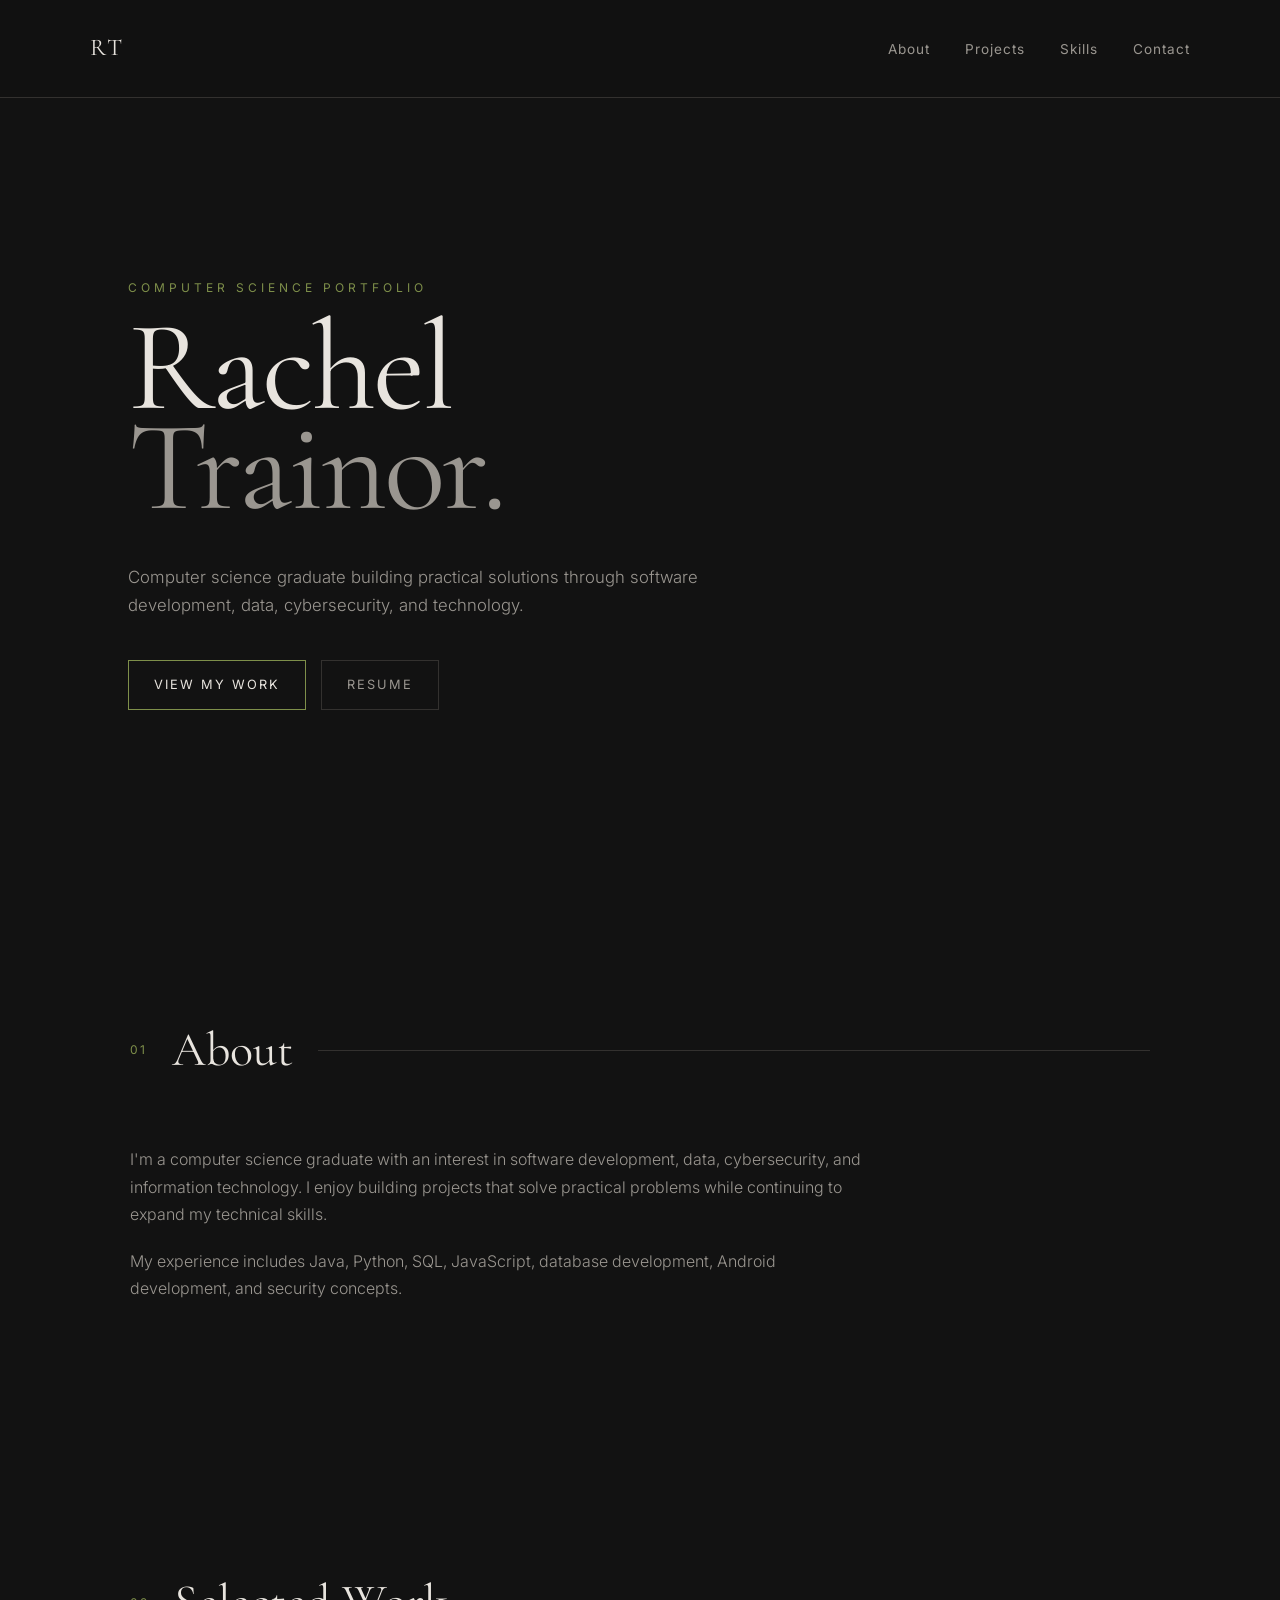
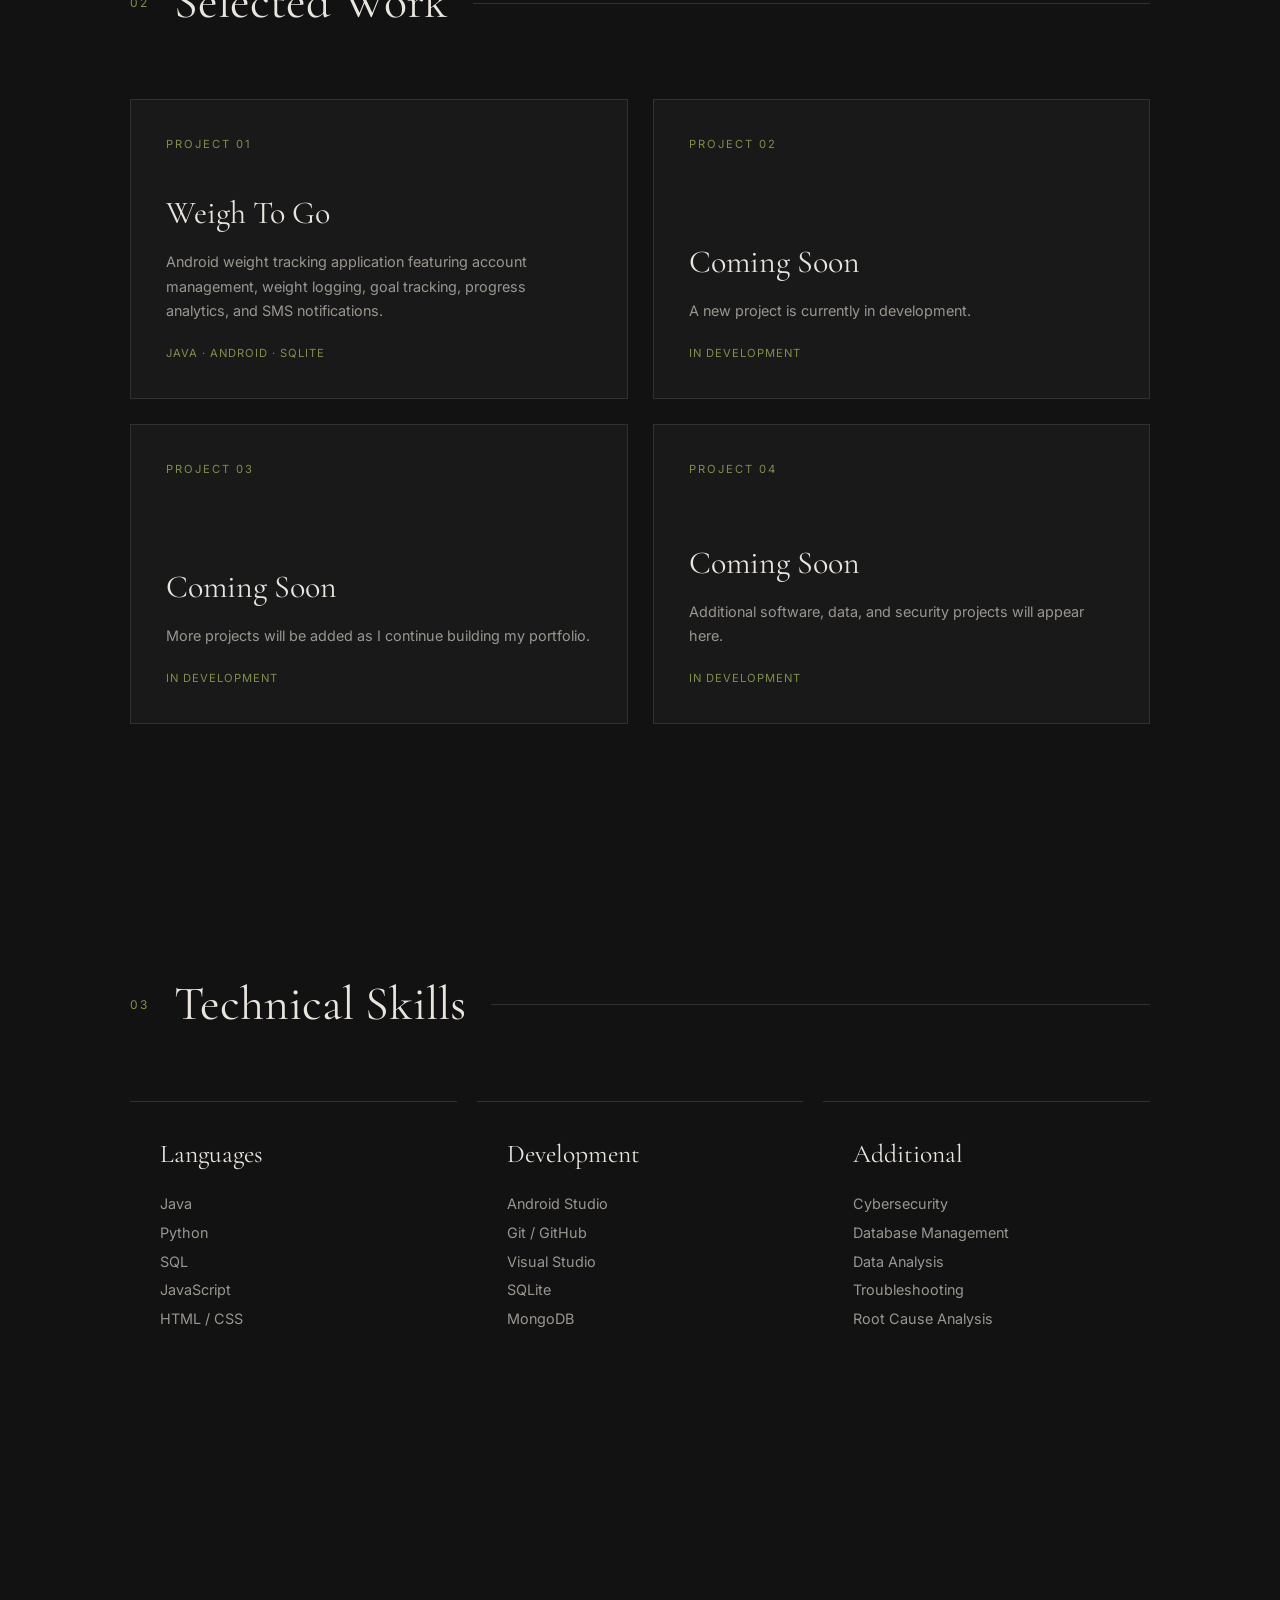
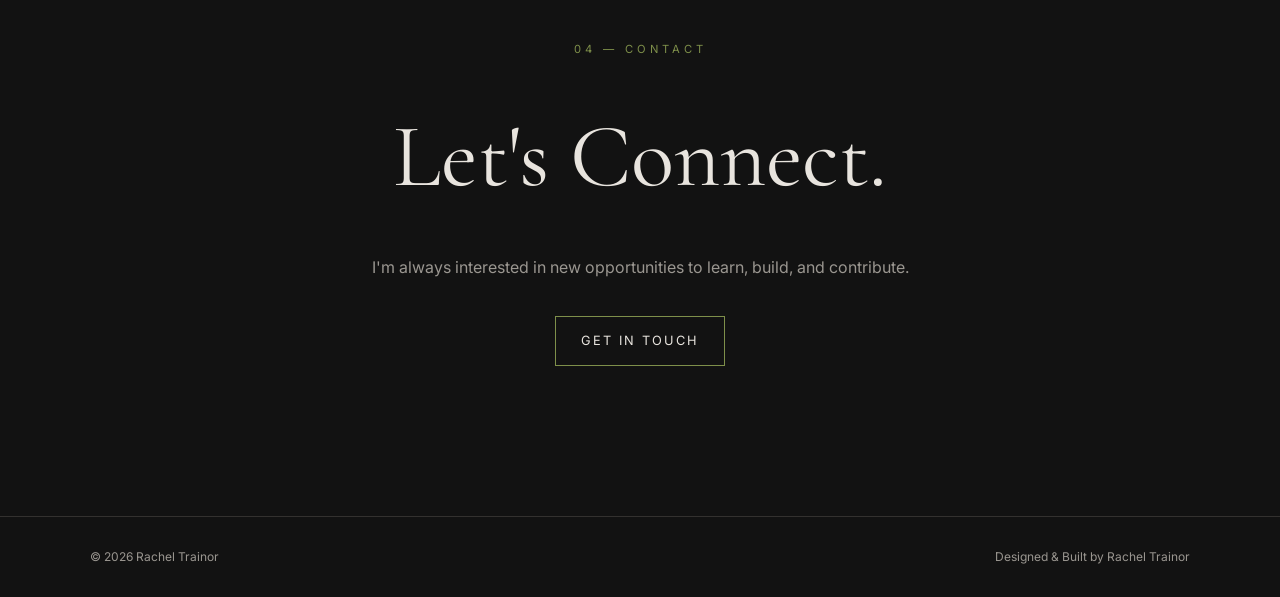
==== index.html @ 259f0adf "Create index.html" ====
<!DOCTYPE html>
<html lang="en">
<head>
    <meta charset="UTF-8">
    <meta name="viewport" content="width=device-width, initial-scale=1.0">

    <title>Rachel Trainor | Portfolio</title>

    <!-- Google Fonts -->
    <link rel="preconnect" href="https://fonts.googleapis.com">
    <link rel="preconnect" href="https://fonts.gstatic.com" crossorigin>
    <link href="https://fonts.googleapis.com/css2?family=Cormorant+Garamond:wght@400;500;600&family=Inter:wght@300;400;500&display=swap" rel="stylesheet">

    <style>

        /* ------------------------------
           COLORS
        ------------------------------ */

        :root {
            --background: #121212;
            --background-light: #191919;
            --text: #e8e4de;
            --muted: #9a9690;
            --border: #33312f;
            --accent: #7e8f4a;
        }


        /* ------------------------------
           BASIC STYLING
        ------------------------------ */

        * {
            margin: 0;
            padding: 0;
            box-sizing: border-box;
        }

        html {
            scroll-behavior: smooth;
        }

        body {
            background-color: var(--background);
            color: var(--text);
            font-family: "Inter", sans-serif;
            line-height: 1.7;
        }

        a {
            color: inherit;
            text-decoration: none;
        }


        /* ------------------------------
           NAVIGATION
        ------------------------------ */

        nav {
            width: 100%;
            padding: 28px 7%;
            display: flex;
            justify-content: space-between;
            align-items: center;

            border-bottom: 1px solid var(--border);

            position: sticky;
            top: 0;
            z-index: 100;

            background: rgba(18, 18, 18, 0.95);
        }

        .logo {
            font-family: "Cormorant Garamond", serif;
            font-size: 1.5rem;
            letter-spacing: 3px;
        }

        .nav-links {
            display: flex;
            gap: 35px;
            list-style: none;
        }

        .nav-links a {
            color: var(--muted);
            font-size: 0.85rem;
            letter-spacing: 1px;
            transition: 0.3s;
        }

        .nav-links a:hover {
            color: var(--accent);
        }


        /* ------------------------------
           HERO
        ------------------------------ */

        .hero {
            min-height: 88vh;

            display: flex;
            flex-direction: column;
            justify-content: center;

            padding: 80px 10%;
            max-width: 1500px;
            margin: auto;
        }

        .hero-label {
            color: var(--accent);
            text-transform: uppercase;
            letter-spacing: 4px;
            font-size: 0.75rem;
            margin-bottom: 20px;
        }

        .hero h1 {
            font-family: "Cormorant Garamond", serif;
            font-weight: 400;
            font-size: clamp(4.5rem, 10vw, 9rem);
            line-height: 0.78;
            letter-spacing: -3px;
        }

        .hero h1 span {
            color: var(--muted);
        }

        .hero-subtitle {
            margin-top: 45px;
            max-width: 650px;

            color: var(--muted);
            font-size: 1.05rem;
            font-weight: 300;
        }

        .hero-buttons {
            margin-top: 40px;
            display: flex;
            gap: 15px;
        }


        /* ------------------------------
           BUTTONS
        ------------------------------ */

        .button {
            display: inline-block;

            padding: 13px 25px;

            border: 1px solid var(--accent);

            color: var(--text);

            font-size: 0.8rem;
            text-transform: uppercase;
            letter-spacing: 2px;

            transition: 0.3s;
        }

        .button:hover {
            background: var(--accent);
            color: #121212;
        }

        .button.secondary {
            border-color: var(--border);
            color: var(--muted);
        }

        .button.secondary:hover {
            background: var(--text);
            color: var(--background);
            border-color: var(--text);
        }


        /* ------------------------------
           SECTIONS
        ------------------------------ */

        section {
            max-width: 1200px;
            margin: auto;
            padding: 120px 7%;
        }

        .section-heading {
            display: flex;
            align-items: center;
            gap: 25px;
            margin-bottom: 55px;
        }

        .section-number {
            color: var(--accent);
            font-size: 0.75rem;
            letter-spacing: 2px;
        }

        .section-heading h2 {
            font-family: "Cormorant Garamond", serif;
            font-size: 3rem;
            font-weight: 400;
        }

        .section-line {
            height: 1px;
            background: var(--border);
            flex: 1;
        }


        /* ------------------------------
           ABOUT
        ------------------------------ */

        .about-content {
            max-width: 750px;
        }

        .about-content p {
            color: var(--muted);
            margin-bottom: 20px;
            font-weight: 300;
        }


        /* ------------------------------
           PROJECTS
        ------------------------------ */

        .projects-grid {
            display: grid;
            grid-template-columns: repeat(2, 1fr);
            gap: 25px;
        }

        .project-card {
            min-height: 300px;

            padding: 35px;

            background: var(--background-light);
            border: 1px solid var(--border);

            display: flex;
            flex-direction: column;
            justify-content: flex-end;

            transition: 0.3s;
        }

        .project-card:hover {
            transform: translateY(-5px);
            border-color: var(--accent);
        }

        .project-number {
            color: var(--accent);
            font-size: 0.7rem;
            letter-spacing: 2px;
            margin-bottom: auto;
        }

        .project-card h3 {
            font-family: "Cormorant Garamond", serif;
            font-size: 2rem;
            font-weight: 400;
            margin-bottom: 10px;
        }

        .project-card p {
            color: var(--muted);
            font-size: 0.9rem;
        }

        .project-tech {
            margin-top: 20px;
            color: var(--accent);
            font-size: 0.7rem;
            letter-spacing: 1px;
            text-transform: uppercase;
        }


        /* ------------------------------
           SKILLS
        ------------------------------ */

        .skills-grid {
            display: grid;
            grid-template-columns: repeat(3, 1fr);
            gap: 20px;
        }

        .skill-category {
            padding: 30px;
            border-top: 1px solid var(--border);
        }

        .skill-category h3 {
            font-family: "Cormorant Garamond", serif;
            font-size: 1.6rem;
            font-weight: 400;
            margin-bottom: 15px;
        }

        .skill-category p {
            color: var(--muted);
            font-size: 0.9rem;
            line-height: 2;
        }


        /* ------------------------------
           CONTACT
        ------------------------------ */

        .contact {
            text-align: center;
            padding-top: 150px;
            padding-bottom: 150px;
        }

        .contact-label {
            color: var(--accent);
            text-transform: uppercase;
            letter-spacing: 4px;
            font-size: 0.7rem;
        }

        .contact h2 {
            font-family: "Cormorant Garamond", serif;
            font-size: clamp(3rem, 7vw, 6rem);
            font-weight: 400;
            margin: 20px 0;
        }

        .contact p {
            color: var(--muted);
            max-width: 550px;
            margin: 0 auto 35px;
        }


        /* ------------------------------
           FOOTER
        ------------------------------ */

        footer {
            border-top: 1px solid var(--border);
            padding: 30px 7%;

            display: flex;
            justify-content: space-between;

            color: var(--muted);
            font-size: 0.75rem;
        }


        /* ------------------------------
           MOBILE
        ------------------------------ */

        @media (max-width: 800px) {

            nav {
                padding: 22px 6%;
            }

            .nav-links {
                gap: 15px;
            }

            .nav-links li:nth-child(2),
            .nav-links li:nth-child(3) {
                display: none;
            }

            .hero {
                padding: 70px 7%;
            }

            .hero h1 {
                font-size: clamp(4rem, 18vw, 7rem);
            }

            .projects-grid {
                grid-template-columns: 1fr;
            }

            .skills-grid {
                grid-template-columns: 1fr;
            }

            footer {
                flex-direction: column;
                gap: 10px;
            }
        }

    </style>
</head>


<body>


    <!-- NAVIGATION -->

    <nav>

        <a href="#" class="logo">RT</a>

        <ul class="nav-links">
            <li><a href="#about">About</a></li>
            <li><a href="#projects">Projects</a></li>
            <li><a href="#skills">Skills</a></li>
            <li><a href="#contact">Contact</a></li>
        </ul>

    </nav>



    <!-- HERO -->

    <main>

        <section class="hero">

            <p class="hero-label">Computer Science Portfolio</p>

            <h1>
                Rachel<br>
                <span>Trainor.</span>
            </h1>

            <p class="hero-subtitle">
                Computer science graduate building practical solutions through
                software development, data, cybersecurity, and technology.
            </p>

            <div class="hero-buttons">

                <a href="#projects" class="button">
                    View My Work
                </a>

                <a href="#" class="button secondary">
                    Resume
                </a>

            </div>

        </section>



        <!-- ABOUT -->

        <section id="about">

            <div class="section-heading">

                <span class="section-number">01</span>

                <h2>About</h2>

                <div class="section-line"></div>

            </div>


            <div class="about-content">

                <p>
                    I'm a computer science graduate with an interest in software
                    development, data, cybersecurity, and information technology.
                    I enjoy building projects that solve practical problems while
                    continuing to expand my technical skills.
                </p>

                <p>
                    My experience includes Java, Python, SQL, JavaScript,
                    database development, Android development, and security
                    concepts.
                </p>

            </div>

        </section>



        <!-- PROJECTS -->

        <section id="projects">

            <div class="section-heading">

                <span class="section-number">02</span>

                <h2>Selected Work</h2>

                <div class="section-line"></div>

            </div>


            <div class="projects-grid">


                <!-- PROJECT 1 -->

                <a href="#" class="project-card">

                    <span class="project-number">PROJECT 01</span>

                    <h3>Weigh To Go</h3>

                    <p>
                        Android weight tracking application featuring account
                        management, weight logging, goal tracking, progress
                        analytics, and SMS notifications.
                    </p>

                    <span class="project-tech">
                        Java · Android · SQLite
                    </span>

                </a>


                <!-- PROJECT 2 -->

                <div class="project-card">

                    <span class="project-number">PROJECT 02</span>

                    <h3>Coming Soon</h3>

                    <p>
                        A new project is currently in development.
                    </p>

                    <span class="project-tech">
                        In Development
                    </span>

                </div>


                <!-- PROJECT 3 -->

                <div class="project-card">

                    <span class="project-number">PROJECT 03</span>

                    <h3>Coming Soon</h3>

                    <p>
                        More projects will be added as I continue building
                        my portfolio.
                    </p>

                    <span class="project-tech">
                        In Development
                    </span>

                </div>


                <!-- PROJECT 4 -->

                <div class="project-card">

                    <span class="project-number">PROJECT 04</span>

                    <h3>Coming Soon</h3>

                    <p>
                        Additional software, data, and security projects
                        will appear here.
                    </p>

                    <span class="project-tech">
                        In Development
                    </span>

                </div>


            </div>

        </section>



        <!-- SKILLS -->

        <section id="skills">

            <div class="section-heading">

                <span class="section-number">03</span>

                <h2>Technical Skills</h2>

                <div class="section-line"></div>

            </div>


            <div class="skills-grid">


                <div class="skill-category">

                    <h3>Languages</h3>

                    <p>
                        Java<br>
                        Python<br>
                        SQL<br>
                        JavaScript<br>
                        HTML / CSS
                    </p>

                </div>


                <div class="skill-category">

                    <h3>Development</h3>

                    <p>
                        Android Studio<br>
                        Git / GitHub<br>
                        Visual Studio<br>
                        SQLite<br>
                        MongoDB
                    </p>

                </div>


                <div class="skill-category">

                    <h3>Additional</h3>

                    <p>
                        Cybersecurity<br>
                        Database Management<br>
                        Data Analysis<br>
                        Troubleshooting<br>
                        Root Cause Analysis
                    </p>

                </div>


            </div>

        </section>



        <!-- CONTACT -->

        <section id="contact" class="contact">

            <span class="contact-label">04 — Contact</span>

            <h2>Let's Connect.</h2>

            <p>
                I'm always interested in new opportunities to learn,
                build, and contribute.
            </p>

            <a href="mailto:YOUR-EMAIL-HERE" class="button">
                Get In Touch
            </a>

        </section>


    </main>



    <!-- FOOTER -->

    <footer>

        <span>© 2026 Rachel Trainor</span>

        <span>Designed & Built by Rachel Trainor</span>

    </footer>


</body>
</html>
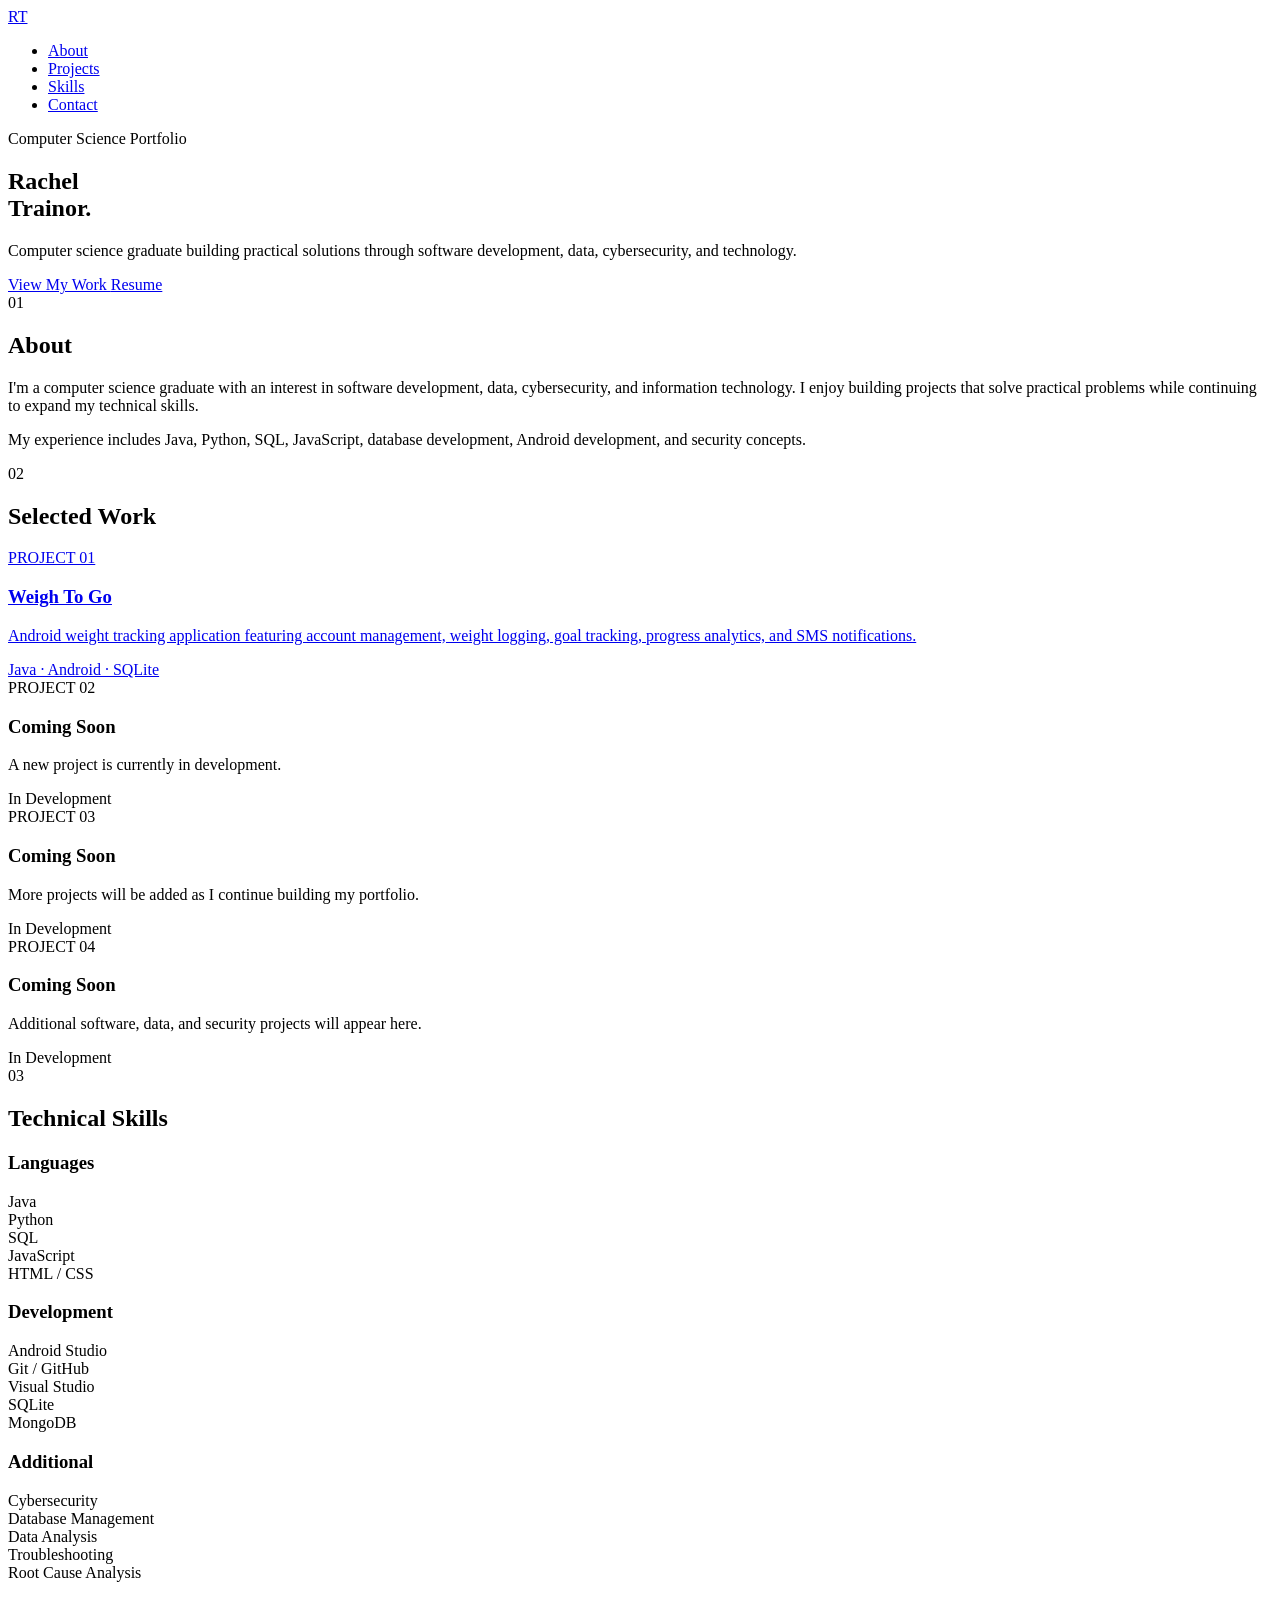
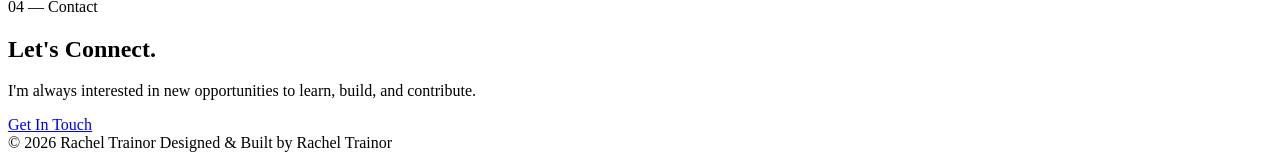
==== commit aa85fff3: "Update index.html" ====
--- a/index.html
+++ b/index.html
@@ -1,430 +1,31 @@
 <!DOCTYPE html>
 <html lang="en">
+
 <head>
     <meta charset="UTF-8">
     <meta name="viewport" content="width=device-width, initial-scale=1.0">
 
     <title>Rachel Trainor | Portfolio</title>
 
-    <!-- Google Fonts -->
+    <!-- Fonts -->
     <link rel="preconnect" href="https://fonts.googleapis.com">
     <link rel="preconnect" href="https://fonts.gstatic.com" crossorigin>
-    <link href="https://fonts.googleapis.com/css2?family=Cormorant+Garamond:wght@400;500;600&family=Inter:wght@300;400;500&display=swap" rel="stylesheet">
-
-    <style>
-
-        /* ------------------------------
-           COLORS
-        ------------------------------ */
-
-        :root {
-            --background: #121212;
-            --background-light: #191919;
-            --text: #e8e4de;
-            --muted: #9a9690;
-            --border: #33312f;
-            --accent: #7e8f4a;
-        }
-
-
-        /* ------------------------------
-           BASIC STYLING
-        ------------------------------ */
-
-        * {
-            margin: 0;
-            padding: 0;
-            box-sizing: border-box;
-        }
-
-        html {
-            scroll-behavior: smooth;
-        }
-
-        body {
-            background-color: var(--background);
-            color: var(--text);
-            font-family: "Inter", sans-serif;
-            line-height: 1.7;
-        }
-
-        a {
-            color: inherit;
-            text-decoration: none;
-        }
-
-
-        /* ------------------------------
-           NAVIGATION
-        ------------------------------ */
-
-        nav {
-            width: 100%;
-            padding: 28px 7%;
-            display: flex;
-            justify-content: space-between;
-            align-items: center;
-
-            border-bottom: 1px solid var(--border);
-
-            position: sticky;
-            top: 0;
-            z-index: 100;
-
-            background: rgba(18, 18, 18, 0.95);
-        }
-
-        .logo {
-            font-family: "Cormorant Garamond", serif;
-            font-size: 1.5rem;
-            letter-spacing: 3px;
-        }
-
-        .nav-links {
-            display: flex;
-            gap: 35px;
-            list-style: none;
-        }
-
-        .nav-links a {
-            color: var(--muted);
-            font-size: 0.85rem;
-            letter-spacing: 1px;
-            transition: 0.3s;
-        }
-
-        .nav-links a:hover {
-            color: var(--accent);
-        }
-
-
-        /* ------------------------------
-           HERO
-        ------------------------------ */
-
-        .hero {
-            min-height: 88vh;
-
-            display: flex;
-            flex-direction: column;
-            justify-content: center;
-
-            padding: 80px 10%;
-            max-width: 1500px;
-            margin: auto;
-        }
-
-        .hero-label {
-            color: var(--accent);
-            text-transform: uppercase;
-            letter-spacing: 4px;
-            font-size: 0.75rem;
-            margin-bottom: 20px;
-        }
-
-        .hero h1 {
-            font-family: "Cormorant Garamond", serif;
-            font-weight: 400;
-            font-size: clamp(4.5rem, 10vw, 9rem);
-            line-height: 0.78;
-            letter-spacing: -3px;
-        }
-
-        .hero h1 span {
-            color: var(--muted);
-        }
-
-        .hero-subtitle {
-            margin-top: 45px;
-            max-width: 650px;
-
-            color: var(--muted);
-            font-size: 1.05rem;
-            font-weight: 300;
-        }
-
-        .hero-buttons {
-            margin-top: 40px;
-            display: flex;
-            gap: 15px;
-        }
-
-
-        /* ------------------------------
-           BUTTONS
-        ------------------------------ */
-
-        .button {
-            display: inline-block;
-
-            padding: 13px 25px;
-
-            border: 1px solid var(--accent);
-
-            color: var(--text);
-
-            font-size: 0.8rem;
-            text-transform: uppercase;
-            letter-spacing: 2px;
-
-            transition: 0.3s;
-        }
-
-        .button:hover {
-            background: var(--accent);
-            color: #121212;
-        }
-
-        .button.secondary {
-            border-color: var(--border);
-            color: var(--muted);
-        }
-
-        .button.secondary:hover {
-            background: var(--text);
-            color: var(--background);
-            border-color: var(--text);
-        }
-
-
-        /* ------------------------------
-           SECTIONS
-        ------------------------------ */
-
-        section {
-            max-width: 1200px;
-            margin: auto;
-            padding: 120px 7%;
-        }
-
-        .section-heading {
-            display: flex;
-            align-items: center;
-            gap: 25px;
-            margin-bottom: 55px;
-        }
-
-        .section-number {
-            color: var(--accent);
-            font-size: 0.75rem;
-            letter-spacing: 2px;
-        }
-
-        .section-heading h2 {
-            font-family: "Cormorant Garamond", serif;
-            font-size: 3rem;
-            font-weight: 400;
-        }
-
-        .section-line {
-            height: 1px;
-            background: var(--border);
-            flex: 1;
-        }
-
-
-        /* ------------------------------
-           ABOUT
-        ------------------------------ */
-
-        .about-content {
-            max-width: 750px;
-        }
-
-        .about-content p {
-            color: var(--muted);
-            margin-bottom: 20px;
-            font-weight: 300;
-        }
-
-
-        /* ------------------------------
-           PROJECTS
-        ------------------------------ */
-
-        .projects-grid {
-            display: grid;
-            grid-template-columns: repeat(2, 1fr);
-            gap: 25px;
-        }
-
-        .project-card {
-            min-height: 300px;
-
-            padding: 35px;
-
-            background: var(--background-light);
-            border: 1px solid var(--border);
-
-            display: flex;
-            flex-direction: column;
-            justify-content: flex-end;
-
-            transition: 0.3s;
-        }
-
-        .project-card:hover {
-            transform: translateY(-5px);
-            border-color: var(--accent);
-        }
-
-        .project-number {
-            color: var(--accent);
-            font-size: 0.7rem;
-            letter-spacing: 2px;
-            margin-bottom: auto;
-        }
-
-        .project-card h3 {
-            font-family: "Cormorant Garamond", serif;
-            font-size: 2rem;
-            font-weight: 400;
-            margin-bottom: 10px;
-        }
-
-        .project-card p {
-            color: var(--muted);
-            font-size: 0.9rem;
-        }
-
-        .project-tech {
-            margin-top: 20px;
-            color: var(--accent);
-            font-size: 0.7rem;
-            letter-spacing: 1px;
-            text-transform: uppercase;
-        }
-
-
-        /* ------------------------------
-           SKILLS
-        ------------------------------ */
-
-        .skills-grid {
-            display: grid;
-            grid-template-columns: repeat(3, 1fr);
-            gap: 20px;
-        }
-
-        .skill-category {
-            padding: 30px;
-            border-top: 1px solid var(--border);
-        }
-
-        .skill-category h3 {
-            font-family: "Cormorant Garamond", serif;
-            font-size: 1.6rem;
-            font-weight: 400;
-            margin-bottom: 15px;
-        }
-
-        .skill-category p {
-            color: var(--muted);
-            font-size: 0.9rem;
-            line-height: 2;
-        }
-
-
-        /* ------------------------------
-           CONTACT
-        ------------------------------ */
-
-        .contact {
-            text-align: center;
-            padding-top: 150px;
-            padding-bottom: 150px;
-        }
-
-        .contact-label {
-            color: var(--accent);
-            text-transform: uppercase;
-            letter-spacing: 4px;
-            font-size: 0.7rem;
-        }
-
-        .contact h2 {
-            font-family: "Cormorant Garamond", serif;
-            font-size: clamp(3rem, 7vw, 6rem);
-            font-weight: 400;
-            margin: 20px 0;
-        }
-
-        .contact p {
-            color: var(--muted);
-            max-width: 550px;
-            margin: 0 auto 35px;
-        }
-
-
-        /* ------------------------------
-           FOOTER
-        ------------------------------ */
-
-        footer {
-            border-top: 1px solid var(--border);
-            padding: 30px 7%;
-
-            display: flex;
-            justify-content: space-between;
-
-            color: var(--muted);
-            font-size: 0.75rem;
-        }
-
-
-        /* ------------------------------
-           MOBILE
-        ------------------------------ */
-
-        @media (max-width: 800px) {
-
-            nav {
-                padding: 22px 6%;
-            }
-
-            .nav-links {
-                gap: 15px;
-            }
-
-            .nav-links li:nth-child(2),
-            .nav-links li:nth-child(3) {
-                display: none;
-            }
-
-            .hero {
-                padding: 70px 7%;
-            }
-
-            .hero h1 {
-                font-size: clamp(4rem, 18vw, 7rem);
-            }
-
-            .projects-grid {
-                grid-template-columns: 1fr;
-            }
-
-            .skills-grid {
-                grid-template-columns: 1fr;
-            }
-
-            footer {
-                flex-direction: column;
-                gap: 10px;
-            }
-        }
-
-    </style>
+
+    <link href="https://fonts.googleapis.com/css2?family=Cormorant+Garamond:wght@400;500;600&family=Inter:wght@300;400;500&display=swap"
+          rel="stylesheet">
+
+    <!-- Main Stylesheet -->
+    <link rel="stylesheet" href="style.css">
 </head>
 
 
 <body>
 
-
     <!-- NAVIGATION -->
 
     <nav>
 
-        <a href="#" class="logo">RT</a>
+        <a href="index.html" class="logo">RT</a>
 
         <ul class="nav-links">
             <li><a href="#about">About</a></li>
@@ -436,10 +37,9 @@
     </nav>
 
 
-
-    <!-- HERO -->
-
     <main>
+
+        <!-- HERO -->
 
         <section class="hero">
 
@@ -470,7 +70,6 @@
         </section>
 
 
-
         <!-- ABOUT -->
 
         <section id="about">
@@ -484,7 +83,6 @@
                 <div class="section-line"></div>
 
             </div>
-
 
             <div class="about-content">
 
@@ -506,7 +104,6 @@
         </section>
 
 
-
         <!-- PROJECTS -->
 
         <section id="projects">
@@ -521,7 +118,6 @@
 
             </div>
 
-
             <div class="projects-grid">
 
 
@@ -529,7 +125,9 @@
 
                 <a href="#" class="project-card">
 
-                    <span class="project-number">PROJECT 01</span>
+                    <span class="project-number">
+                        PROJECT 01
+                    </span>
 
                     <h3>Weigh To Go</h3>
 
@@ -550,7 +148,9 @@
 
                 <div class="project-card">
 
-                    <span class="project-number">PROJECT 02</span>
+                    <span class="project-number">
+                        PROJECT 02
+                    </span>
 
                     <h3>Coming Soon</h3>
 
@@ -569,7 +169,9 @@
 
                 <div class="project-card">
 
-                    <span class="project-number">PROJECT 03</span>
+                    <span class="project-number">
+                        PROJECT 03
+                    </span>
 
                     <h3>Coming Soon</h3>
 
@@ -589,7 +191,9 @@
 
                 <div class="project-card">
 
-                    <span class="project-number">PROJECT 04</span>
+                    <span class="project-number">
+                        PROJECT 04
+                    </span>
 
                     <h3>Coming Soon</h3>
 
@@ -604,11 +208,9 @@
 
                 </div>
 
-
-            </div>
-
-        </section>
-
+            </div>
+
+        </section>
 
 
         <!-- SKILLS -->
@@ -624,7 +226,6 @@
                 <div class="section-line"></div>
 
             </div>
-
 
             <div class="skills-grid">
 
@@ -673,18 +274,18 @@
 
                 </div>
 
-
-            </div>
-
-        </section>
-
+            </div>
+
+        </section>
 
 
         <!-- CONTACT -->
 
         <section id="contact" class="contact">
 
-            <span class="contact-label">04 — Contact</span>
+            <span class="contact-label">
+                04 — Contact
+            </span>
 
             <h2>Let's Connect.</h2>
 
@@ -699,21 +300,22 @@
 
         </section>
 
-
     </main>
 
 
-
     <!-- FOOTER -->
 
     <footer>
 
         <span>© 2026 Rachel Trainor</span>
 
-        <span>Designed & Built by Rachel Trainor</span>
+        <span>Designed &amp; Built by Rachel Trainor</span>
 
     </footer>
 
+</body>
+
+</html>
 
 </body>
 </html>
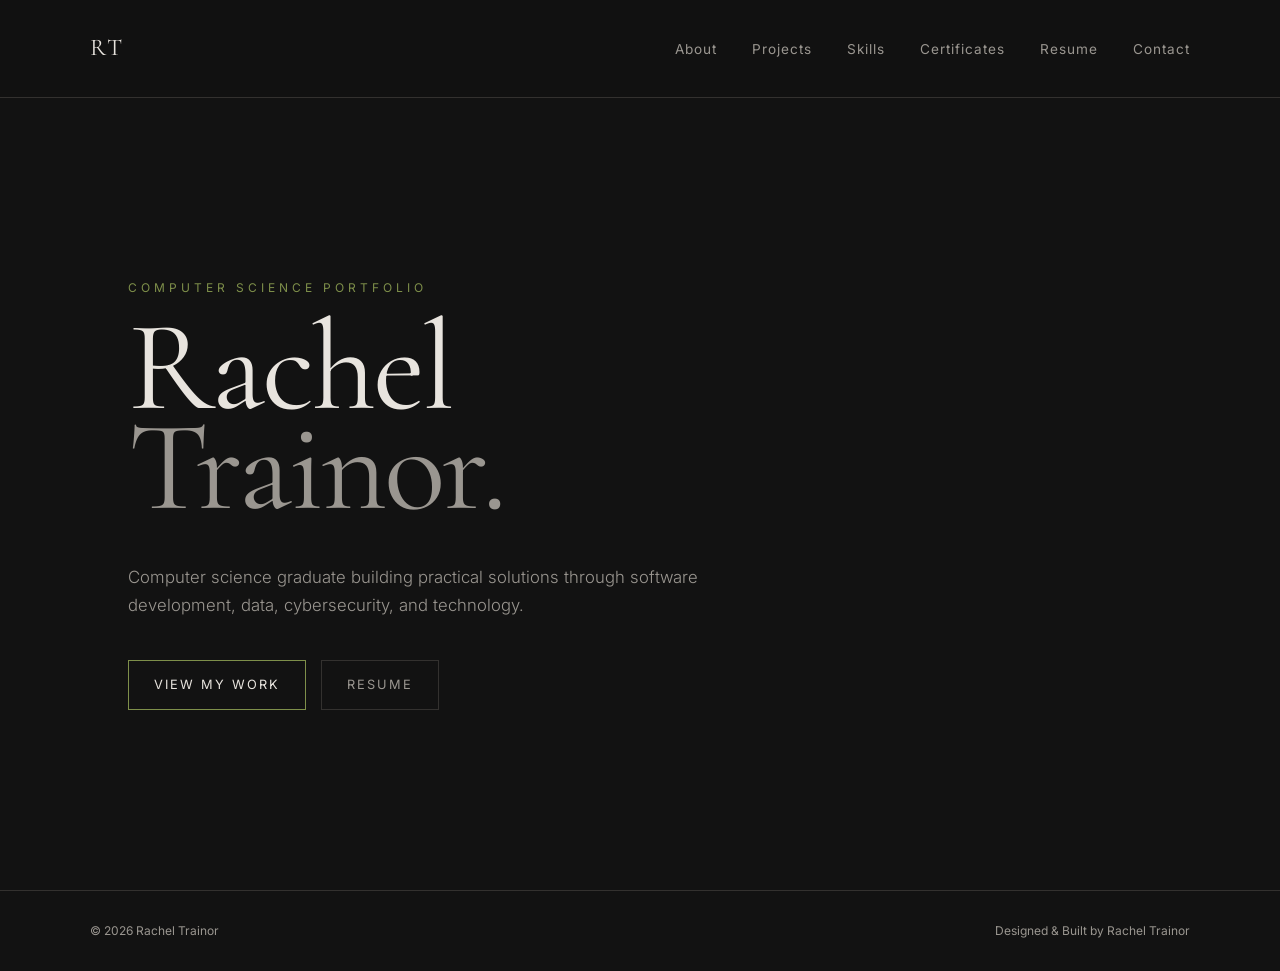
==== commit eb85d4c0: "Update index.html" ====
--- a/index.html
+++ b/index.html
@@ -28,22 +28,26 @@
         <a href="index.html" class="logo">RT</a>
 
         <ul class="nav-links">
-            <li><a href="#about">About</a></li>
-            <li><a href="#projects">Projects</a></li>
-            <li><a href="#skills">Skills</a></li>
-            <li><a href="#contact">Contact</a></li>
+            <li><a href="about.html">About</a></li>
+            <li><a href="projects.html">Projects</a></li>
+            <li><a href="skills.html">Skills</a></li>
+            <li><a href="certificates.html">Certificates</a></li>
+            <li><a href="resume.html">Resume</a></li>
+            <li><a href="contact.html">Contact</a></li>
         </ul>
 
     </nav>
 
 
+    <!-- HOME -->
+
     <main>
-
-        <!-- HERO -->
 
         <section class="hero">
 
-            <p class="hero-label">Computer Science Portfolio</p>
+            <p class="hero-label">
+                Computer Science Portfolio
+            </p>
 
             <h1>
                 Rachel<br>
@@ -51,252 +55,22 @@
             </h1>
 
             <p class="hero-subtitle">
-                Computer science graduate building practical solutions through
-                software development, data, cybersecurity, and technology.
+                Computer science graduate building practical solutions
+                through software development, data, cybersecurity,
+                and technology.
             </p>
 
             <div class="hero-buttons">
 
-                <a href="#projects" class="button">
+                <a href="projects.html" class="button">
                     View My Work
                 </a>
 
-                <a href="#" class="button secondary">
+                <a href="resume.html" class="button secondary">
                     Resume
                 </a>
 
             </div>
-
-        </section>
-
-
-        <!-- ABOUT -->
-
-        <section id="about">
-
-            <div class="section-heading">
-
-                <span class="section-number">01</span>
-
-                <h2>About</h2>
-
-                <div class="section-line"></div>
-
-            </div>
-
-            <div class="about-content">
-
-                <p>
-                    I'm a computer science graduate with an interest in software
-                    development, data, cybersecurity, and information technology.
-                    I enjoy building projects that solve practical problems while
-                    continuing to expand my technical skills.
-                </p>
-
-                <p>
-                    My experience includes Java, Python, SQL, JavaScript,
-                    database development, Android development, and security
-                    concepts.
-                </p>
-
-            </div>
-
-        </section>
-
-
-        <!-- PROJECTS -->
-
-        <section id="projects">
-
-            <div class="section-heading">
-
-                <span class="section-number">02</span>
-
-                <h2>Selected Work</h2>
-
-                <div class="section-line"></div>
-
-            </div>
-
-            <div class="projects-grid">
-
-
-                <!-- PROJECT 1 -->
-
-                <a href="#" class="project-card">
-
-                    <span class="project-number">
-                        PROJECT 01
-                    </span>
-
-                    <h3>Weigh To Go</h3>
-
-                    <p>
-                        Android weight tracking application featuring account
-                        management, weight logging, goal tracking, progress
-                        analytics, and SMS notifications.
-                    </p>
-
-                    <span class="project-tech">
-                        Java · Android · SQLite
-                    </span>
-
-                </a>
-
-
-                <!-- PROJECT 2 -->
-
-                <div class="project-card">
-
-                    <span class="project-number">
-                        PROJECT 02
-                    </span>
-
-                    <h3>Coming Soon</h3>
-
-                    <p>
-                        A new project is currently in development.
-                    </p>
-
-                    <span class="project-tech">
-                        In Development
-                    </span>
-
-                </div>
-
-
-                <!-- PROJECT 3 -->
-
-                <div class="project-card">
-
-                    <span class="project-number">
-                        PROJECT 03
-                    </span>
-
-                    <h3>Coming Soon</h3>
-
-                    <p>
-                        More projects will be added as I continue building
-                        my portfolio.
-                    </p>
-
-                    <span class="project-tech">
-                        In Development
-                    </span>
-
-                </div>
-
-
-                <!-- PROJECT 4 -->
-
-                <div class="project-card">
-
-                    <span class="project-number">
-                        PROJECT 04
-                    </span>
-
-                    <h3>Coming Soon</h3>
-
-                    <p>
-                        Additional software, data, and security projects
-                        will appear here.
-                    </p>
-
-                    <span class="project-tech">
-                        In Development
-                    </span>
-
-                </div>
-
-            </div>
-
-        </section>
-
-
-        <!-- SKILLS -->
-
-        <section id="skills">
-
-            <div class="section-heading">
-
-                <span class="section-number">03</span>
-
-                <h2>Technical Skills</h2>
-
-                <div class="section-line"></div>
-
-            </div>
-
-            <div class="skills-grid">
-
-
-                <div class="skill-category">
-
-                    <h3>Languages</h3>
-
-                    <p>
-                        Java<br>
-                        Python<br>
-                        SQL<br>
-                        JavaScript<br>
-                        HTML / CSS
-                    </p>
-
-                </div>
-
-
-                <div class="skill-category">
-
-                    <h3>Development</h3>
-
-                    <p>
-                        Android Studio<br>
-                        Git / GitHub<br>
-                        Visual Studio<br>
-                        SQLite<br>
-                        MongoDB
-                    </p>
-
-                </div>
-
-
-                <div class="skill-category">
-
-                    <h3>Additional</h3>
-
-                    <p>
-                        Cybersecurity<br>
-                        Database Management<br>
-                        Data Analysis<br>
-                        Troubleshooting<br>
-                        Root Cause Analysis
-                    </p>
-
-                </div>
-
-            </div>
-
-        </section>
-
-
-        <!-- CONTACT -->
-
-        <section id="contact" class="contact">
-
-            <span class="contact-label">
-                04 — Contact
-            </span>
-
-            <h2>Let's Connect.</h2>
-
-            <p>
-                I'm always interested in new opportunities to learn,
-                build, and contribute.
-            </p>
-
-            <a href="mailto:YOUR-EMAIL-HERE" class="button">
-                Get In Touch
-            </a>
 
         </section>
 
@@ -313,9 +87,7 @@
 
     </footer>
 
+
 </body>
 
 </html>
-
-</body>
-</html>
--- a/style.css
+++ b/style.css
@@ -0,0 +1,433 @@
+/* ========================================
+   RACHEL TRAINOR
+   PROFESSIONAL PORTFOLIO
+   ======================================== */
+
+
+/* ---------- COLORS ---------- */
+
+:root {
+    --background: #121212;
+    --background-light: #191919;
+    --text: #e8e4de;
+    --muted: #9a9690;
+    --border: #33312f;
+    --accent: #7e8f4a;
+}
+
+
+/* ---------- GLOBAL ---------- */
+
+* {
+    margin: 0;
+    padding: 0;
+    box-sizing: border-box;
+}
+
+html {
+    scroll-behavior: smooth;
+}
+
+body {
+    background-color: var(--background);
+    color: var(--text);
+    font-family: "Inter", sans-serif;
+    line-height: 1.7;
+}
+
+a {
+    color: inherit;
+    text-decoration: none;
+}
+
+
+/* ---------- NAVIGATION ---------- */
+
+nav {
+    width: 100%;
+    padding: 28px 7%;
+
+    display: flex;
+    justify-content: space-between;
+    align-items: center;
+
+    border-bottom: 1px solid var(--border);
+
+    position: sticky;
+    top: 0;
+    z-index: 100;
+
+    background: rgba(18, 18, 18, 0.95);
+}
+
+.logo {
+    font-family: "Cormorant Garamond", serif;
+    font-size: 1.5rem;
+    letter-spacing: 3px;
+}
+
+.nav-links {
+    display: flex;
+    gap: 35px;
+    list-style: none;
+}
+
+.nav-links a {
+    color: var(--muted);
+    font-size: 0.85rem;
+    letter-spacing: 1px;
+    transition: 0.3s;
+}
+
+.nav-links a:hover {
+    color: var(--accent);
+}
+
+
+/* ---------- HERO ---------- */
+
+.hero {
+    min-height: 88vh;
+
+    display: flex;
+    flex-direction: column;
+    justify-content: center;
+
+    padding: 80px 10%;
+
+    max-width: 1500px;
+    margin: auto;
+}
+
+.hero-label {
+    color: var(--accent);
+
+    text-transform: uppercase;
+    letter-spacing: 4px;
+
+    font-size: 0.75rem;
+
+    margin-bottom: 20px;
+}
+
+.hero h1 {
+    font-family: "Cormorant Garamond", serif;
+
+    font-weight: 400;
+
+    font-size: clamp(4.5rem, 10vw, 9rem);
+
+    line-height: 0.78;
+    letter-spacing: -3px;
+}
+
+.hero h1 span {
+    color: var(--muted);
+}
+
+.hero-subtitle {
+    margin-top: 45px;
+
+    max-width: 650px;
+
+    color: var(--muted);
+
+    font-size: 1.05rem;
+    font-weight: 300;
+}
+
+.hero-buttons {
+    margin-top: 40px;
+
+    display: flex;
+    gap: 15px;
+}
+
+
+/* ---------- BUTTONS ---------- */
+
+.button {
+    display: inline-block;
+
+    padding: 13px 25px;
+
+    border: 1px solid var(--accent);
+
+    color: var(--text);
+
+    font-size: 0.8rem;
+
+    text-transform: uppercase;
+    letter-spacing: 2px;
+
+    transition: 0.3s;
+}
+
+.button:hover {
+    background: var(--accent);
+    color: var(--background);
+}
+
+.button.secondary {
+    border-color: var(--border);
+    color: var(--muted);
+}
+
+.button.secondary:hover {
+    background: var(--text);
+    color: var(--background);
+    border-color: var(--text);
+}
+
+
+/* ---------- SECTIONS ---------- */
+
+section {
+    max-width: 1200px;
+
+    margin: auto;
+
+    padding: 120px 7%;
+}
+
+.section-heading {
+    display: flex;
+    align-items: center;
+
+    gap: 25px;
+
+    margin-bottom: 55px;
+}
+
+.section-number {
+    color: var(--accent);
+
+    font-size: 0.75rem;
+    letter-spacing: 2px;
+}
+
+.section-heading h2 {
+    font-family: "Cormorant Garamond", serif;
+
+    font-size: 3rem;
+    font-weight: 400;
+}
+
+.section-line {
+    height: 1px;
+
+    background: var(--border);
+
+    flex: 1;
+}
+
+
+/* ---------- ABOUT ---------- */
+
+.about-content {
+    max-width: 750px;
+}
+
+.about-content p {
+    color: var(--muted);
+
+    margin-bottom: 20px;
+
+    font-weight: 300;
+}
+
+
+/* ---------- PROJECTS ---------- */
+
+.projects-grid {
+    display: grid;
+
+    grid-template-columns: repeat(2, 1fr);
+
+    gap: 25px;
+}
+
+.project-card {
+    min-height: 300px;
+
+    padding: 35px;
+
+    background: var(--background-light);
+
+    border: 1px solid var(--border);
+
+    display: flex;
+    flex-direction: column;
+    justify-content: flex-end;
+
+    transition: 0.3s;
+}
+
+.project-card:hover {
+    transform: translateY(-5px);
+
+    border-color: var(--accent);
+}
+
+.project-number {
+    color: var(--accent);
+
+    font-size: 0.7rem;
+    letter-spacing: 2px;
+
+    margin-bottom: auto;
+}
+
+.project-card h3 {
+    font-family: "Cormorant Garamond", serif;
+
+    font-size: 2rem;
+    font-weight: 400;
+
+    margin-bottom: 10px;
+}
+
+.project-card p {
+    color: var(--muted);
+
+    font-size: 0.9rem;
+}
+
+.project-tech {
+    margin-top: 20px;
+
+    color: var(--accent);
+
+    font-size: 0.7rem;
+
+    letter-spacing: 1px;
+
+    text-transform: uppercase;
+}
+
+
+/* ---------- SKILLS ---------- */
+
+.skills-grid {
+    display: grid;
+
+    grid-template-columns: repeat(3, 1fr);
+
+    gap: 20px;
+}
+
+.skill-category {
+    padding: 30px;
+
+    border-top: 1px solid var(--border);
+}
+
+.skill-category h3 {
+    font-family: "Cormorant Garamond", serif;
+
+    font-size: 1.6rem;
+    font-weight: 400;
+
+    margin-bottom: 15px;
+}
+
+.skill-category p {
+    color: var(--muted);
+
+    font-size: 0.9rem;
+
+    line-height: 2;
+}
+
+
+/* ---------- CONTACT ---------- */
+
+.contact {
+    text-align: center;
+
+    padding-top: 150px;
+    padding-bottom: 150px;
+}
+
+.contact-label {
+    color: var(--accent);
+
+    text-transform: uppercase;
+    letter-spacing: 4px;
+
+    font-size: 0.7rem;
+}
+
+.contact h2 {
+    font-family: "Cormorant Garamond", serif;
+
+    font-size: clamp(3rem, 7vw, 6rem);
+
+    font-weight: 400;
+
+    margin: 20px 0;
+}
+
+.contact p {
+    color: var(--muted);
+
+    max-width: 550px;
+
+    margin: 0 auto 35px;
+}
+
+
+/* ---------- FOOTER ---------- */
+
+footer {
+    border-top: 1px solid var(--border);
+
+    padding: 30px 7%;
+
+    display: flex;
+    justify-content: space-between;
+
+    color: var(--muted);
+
+    font-size: 0.75rem;
+}
+
+
+/* ---------- MOBILE ---------- */
+
+@media (max-width: 800px) {
+
+    nav {
+        padding: 22px 6%;
+    }
+
+    .nav-links {
+        gap: 15px;
+    }
+
+    .nav-links li:nth-child(2),
+    .nav-links li:nth-child(3) {
+        display: none;
+    }
+
+    .hero {
+        padding: 70px 7%;
+    }
+
+    .hero h1 {
+        font-size: clamp(4rem, 18vw, 7rem);
+    }
+
+    .projects-grid {
+        grid-template-columns: 1fr;
+    }
+
+    .skills-grid {
+        grid-template-columns: 1fr;
+    }
+
+    footer {
+        flex-direction: column;
+        gap: 10px;
+    }
+}
